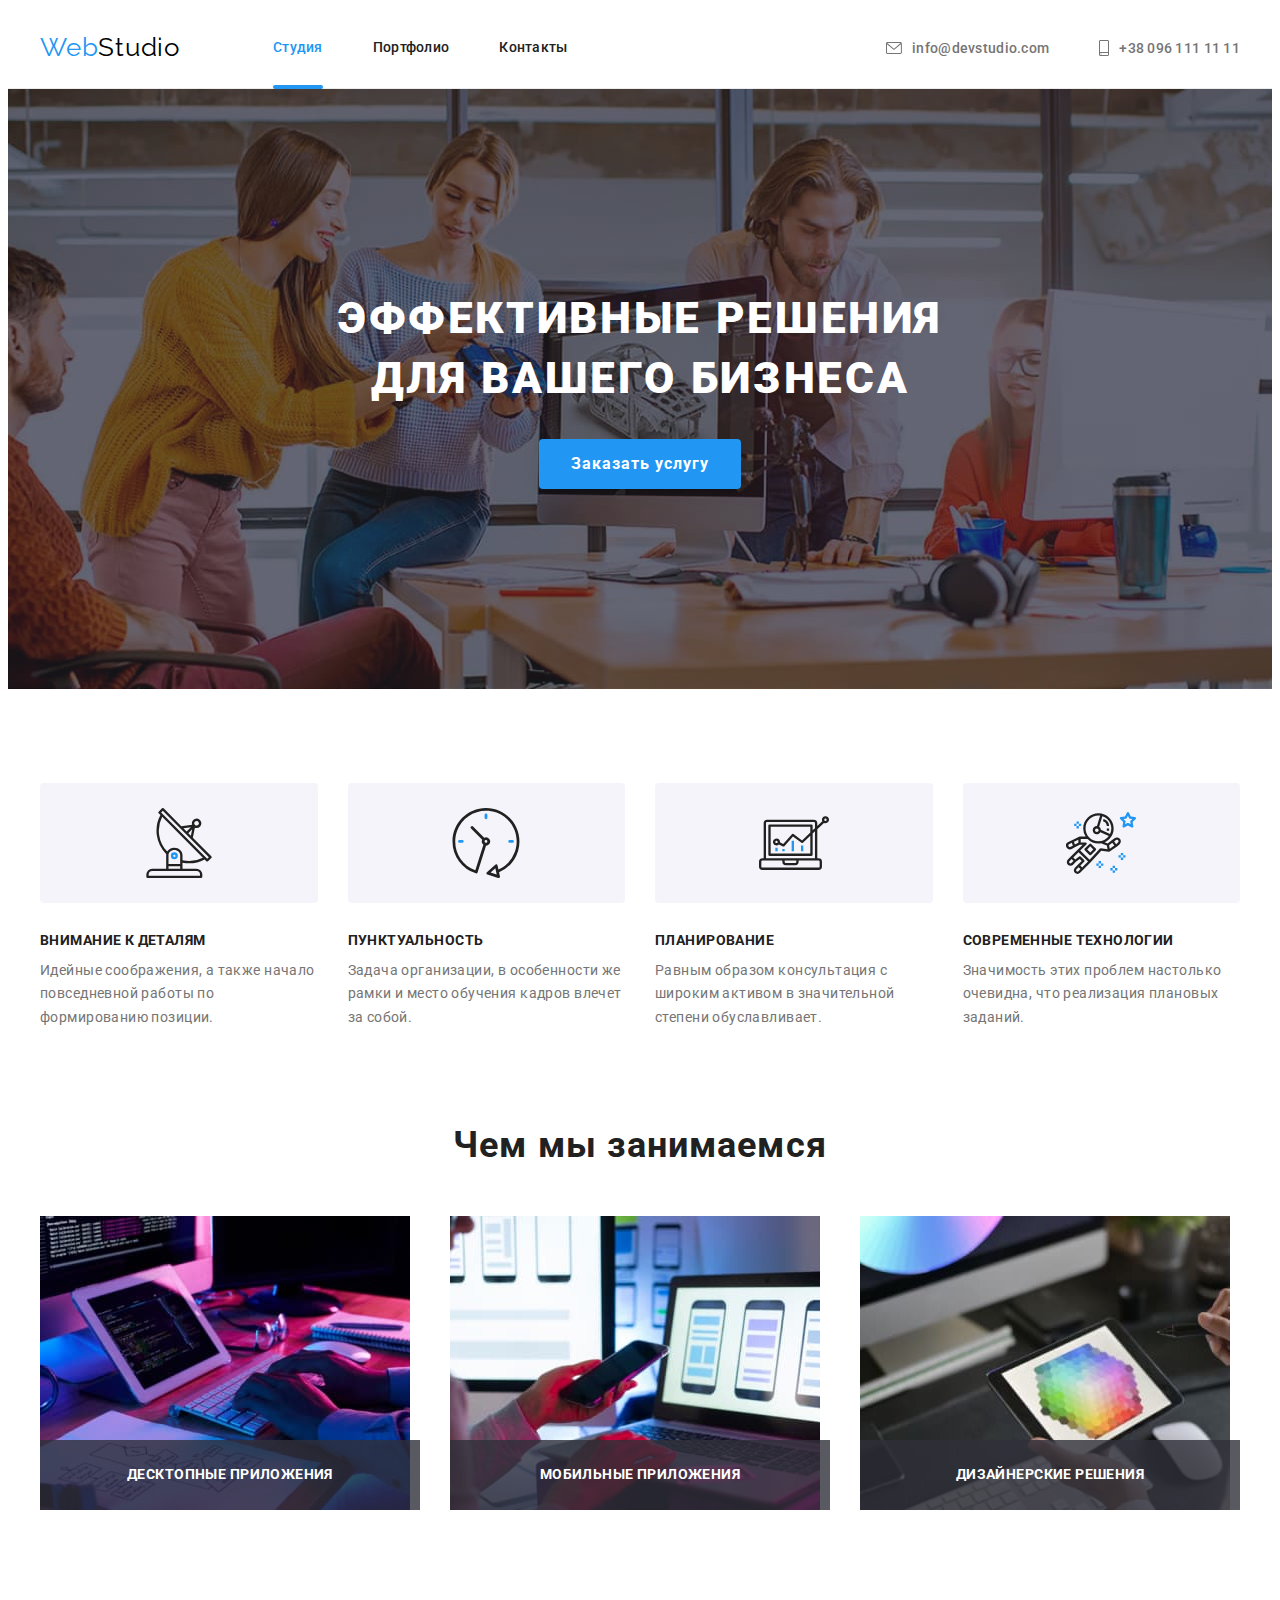
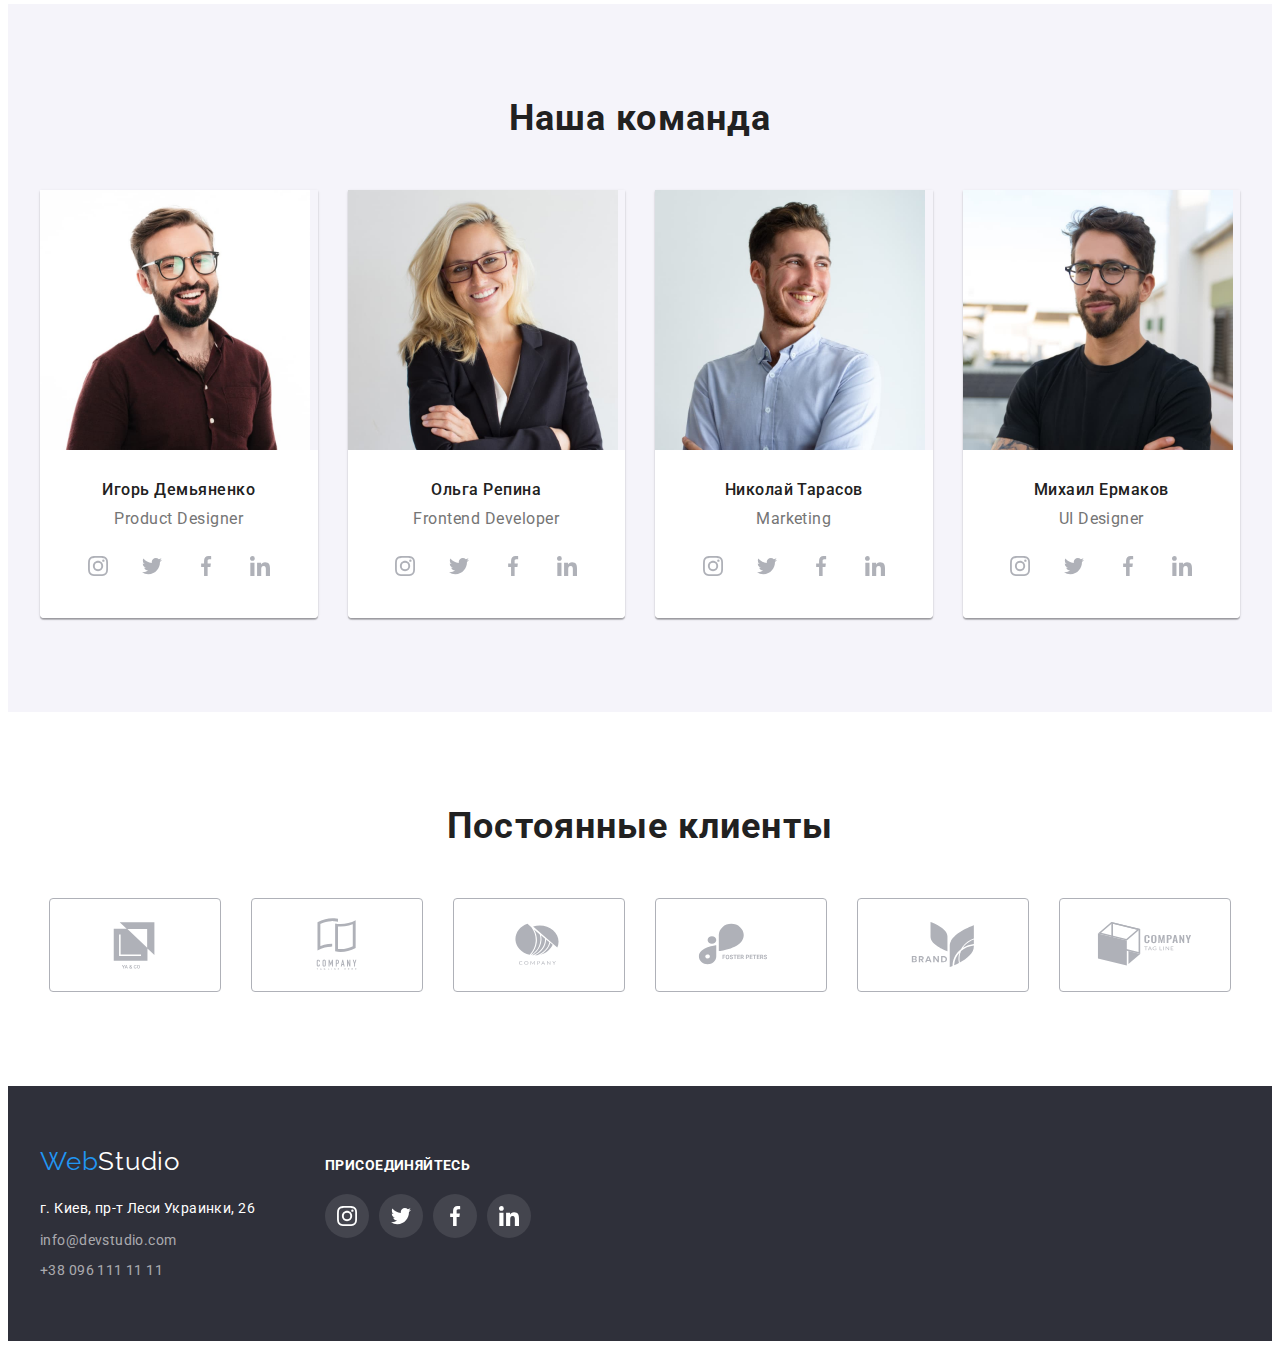
==== index.html @ 2ecfcaa5 "add hw-05" ====
<!DOCTYPE html>
<html lang="ru">
  <head>
    <meta charset="UTF-8" />
    <meta http-equiv="X-UA-Compatible" content="IE=edge" />
    <meta name="viewport" content="width=device-width, initial-scale=1.0" />
    <title>WebStudio</title>
    <link rel="preconnect" href="https://fonts.googleapis.com" />
    <link rel="preconnect" href="https://fonts.gstatic.com" crossorigin />
    <link
      href="https://fonts.googleapis.com/css2?family=Raleway:wght@700&family=Roboto:wght@400;500;700;900&display=swap"
      rel="stylesheet"
    />
    <link
      rel="stylesheet"
      href="https://cdnjs.cloudflare.com/ajax/libs/modern-normalize/1.1.0/modern-normalize.min.css"
      integrity="sha512-wpPYUAdjBVSE4KJnH1VR1HeZfpl1ub8YT/NKx4PuQ5NmX2tKuGu6U/JRp5y+Y8XG2tV+wKQpNHVUX03MfMFn9Q=="
      crossorigin="anonymous"
      referrerpolicy="no-referrer"
    />
    <link rel="stylesheet" href="./css/styles.css" />
  </head>
  <body>
    <header class="header">
      <div class="container header-container">
        <nav class="header-nav">
          <a class="link logo" href="./index.html" lang="en"
            ><span class="logo-accent">Web</span>Studio</a
          >
          <ul class="nav-link list">
            <li class="nav-item"><a class="link header-link current" href="#">Студия</a></li>
            <li class="nav-item">
              <a class="link header-link" href="./portfolio.html">Портфолио</a>
            </li>
            <li class="nav-item"><a class="link header-link" href="#">Контакты</a></li>
          </ul>
        </nav>
        <ul class="contacts list">
          <li class="contacts-item">
            <a class="header-contact link" href="mailto:info@devstudio.com">
              <svg class="header-contact-icon" width="16" height="12">
                <use href="./images/icons.svg#icon-mail"></use>
              </svg>
              info@devstudio.com
            </a>
          </li>
          <li class="contacts-item">
            <a class="header-contact link" href="tel:+380961111111">
              <svg class="header-contact-icon" width="10" height="16">
                <use href="./images/icons.svg#icon-smartphone"></use>
              </svg>
              +38 096 111 11 11
            </a>
          </li>
        </ul>
      </div>
    </header>

    <main>
      <section class="hero section">
        <div class="container-bg-hero">
          <h1 class="hero-header">Эффективные решения<br />для вашего бизнеса</h1>
          <button type="button" class="hero-btn" data-modal-open>Заказать услугу</button>
        </div>
      </section>
      <section class="priority section">
        <div class="container">
          <h2 class="visually-hidden">Наши приоритеты</h2>
          <ul class="priority-list list">
            <li class="priority-item">
              <div class="priority-thumb">
                <svg class="priority-icon" width="70" height="70">
                  <use href="./images/icons.svg#icon-antenna"></use>
                </svg>
              </div>
              <h3 class="priority-header">Внимание к деталям</h3>
              <p class="priority-text">
                Идейные соображения, а также начало повседневной работы по формированию позиции.
              </p>
            </li>
            <li class="priority-item">
              <div class="priority-thumb">
                <svg class="priority-icon" width="70" height="70">
                  <use href="./images/icons.svg#icon-clock"></use>
                </svg>
              </div>
              <h3 class="priority-header">Пунктуальность</h3>
              <p class="priority-text">
                Задача организации, в особенности же рамки и место обучения кадров влечет за собой.
              </p>
            </li>
            <li class="priority-item">
              <div class="priority-thumb">
                <svg class="priority-icon" width="70" height="70">
                  <use href="./images/icons.svg#icon-diagram"></use>
                </svg>
              </div>
              <h3 class="priority-header">Планирование</h3>
              <p class="priority-text">
                Равным образом консультация с широким активом в значительной степени обуславливает.
              </p>
            </li>
            <li class="priority-item">
              <div class="priority-thumb">
                <svg class="priority-icon" width="70" height="70">
                  <use href="./images/icons.svg#icon-astronaut"></use>
                </svg>
              </div>
              <h3 class="priority-header">Современные технологии</h3>
              <p class="priority-text">
                Значимость этих проблем настолько очевидна, что реализация плановых заданий.
              </p>
            </li>
          </ul>
        </div>
      </section>
      <section class="works section">
        <div class="container">
          <h2 class="works-header">Чем мы занимаемся</h2>
          <ul class="works-list list">
            <li class="works-item">
              <img
                src="./images/img-what-are-we-doing-1.jpg"
                alt="программист крупным планом работает за столом"
                width="370"
                height="294"
              />
              <h3 class="works-overlay">Десктопные приложения</h3>
            </li>
            <li class="works-item">
              <img
                src="./images/img-what-are-we-doing-2.jpg"
                alt="веб-дизайнер работает над приложением для смартфонов"
                width="370"
                height="294"
              />
              <h3 class="works-overlay">Мобильные приложения</h3>
            </li>
            <li class="works-item">
              <img
                src="./images/img-what-are-we-doing-3.jpg"
                alt="креативный художник веб-дизайна с рабочим планшетом для выбора цвета"
                width="370"
                height="294"
              />
              <h3 class="works-overlay">Дизайнерские решения</h3>
            </li>
          </ul>
        </div>
      </section>
      <section class="team section">
        <div class="container">
          <h2 class="team-header">Наша команда</h2>
          <ul class="team-list list">
            <li class="team-item">
              <img
                class="team-img"
                src="./images/img-crewman-1.jpg"
                alt="на фото Игорь Демьяненко"
                width="270"
                height="260"
              />
              <div class="team-item-info">
                <h3 class="team-second-header">Игорь Демьяненко</h3>
                <p class="team-text" lang="en">Product Designer</p>
                <ul class="team-icon-list list">
                  <li class="team-icon">
                    <a
                      class="team-icon-link link"
                      href="https://www.instagram.com/"
                      target="_blank"
                      rel="noopener noreferrer"
                    >
                      <svg class="team-icon-label" width="20" height="20" aria-label="instagram">
                        <use href="./images/icons.svg#icon-instagram"></use>
                      </svg>
                    </a>
                  </li>
                  <li class="team-icon">
                    <a
                      class="team-icon-link link"
                      href="https://twitter.com/"
                      target="_blank"
                      rel="noopener noreferrer"
                    >
                      <svg class="team-icon-label" width="20" height="20" aria-label="twitter">
                        <use href="./images/icons.svg#icon-twitter"></use>
                      </svg>
                    </a>
                  </li>
                  <li class="team-icon">
                    <a
                      class="team-icon-link link"
                      href="https://www.facebook.com/"
                      target="_blank"
                      rel="noopener noreferrer"
                    >
                      <svg class="team-icon-label" width="20" height="20" aria-label="facebook">
                        <use href="./images/icons.svg#icon-facebook"></use>
                      </svg>
                    </a>
                  </li>
                  <li class="team-icon">
                    <a
                      class="team-icon-link link"
                      href="https://www.linkedin.com/"
                      target="_blank"
                      rel="noopener noreferrer"
                    >
                      <svg class="team-icon-label" width="20" height="20" aria-label="linkedin">
                        <use href="./images/icons.svg#icon-linkedin"></use>
                      </svg>
                    </a>
                  </li>
                </ul>
              </div>
            </li>

            <li class="team-item">
              <img
                class="team-img"
                src="./images/img-crewman-2.jpg"
                alt="на фото Ольга Репина"
                width="270"
                height="260"
              />
              <div class="team-item-info">
                <h3 class="team-second-header">Ольга Репина</h3>
                <p class="team-text" lang="en">Frontend Developer</p>
                <ul class="team-icon-list list">
                  <li class="team-icon">
                    <a
                      class="team-icon-link link"
                      href="https://www.instagram.com/"
                      target="_blank"
                      rel="noopener noreferrer"
                    >
                      <svg class="team-icon-label" width="20" height="20" aria-label="instagram">
                        <use href="./images/icons.svg#icon-instagram"></use>
                      </svg>
                    </a>
                  </li>
                  <li class="team-icon">
                    <a
                      class="team-icon-link link"
                      href="https://twitter.com/"
                      target="_blank"
                      rel="noopener noreferrer"
                    >
                      <svg class="team-icon-label" width="20" height="20" aria-label="twitter">
                        <use href="./images/icons.svg#icon-twitter"></use>
                      </svg>
                    </a>
                  </li>
                  <li class="team-icon">
                    <a
                      class="team-icon-link link"
                      href="https://www.facebook.com/"
                      target="_blank"
                      rel="noopener noreferrer"
                    >
                      <svg class="team-icon-label" width="20" height="20" aria-label="facebook">
                        <use href="./images/icons.svg#icon-facebook"></use>
                      </svg>
                    </a>
                  </li>
                  <li class="team-icon">
                    <a
                      class="team-icon-link link"
                      href="https://www.linkedin.com/"
                      target="_blank"
                      rel="noopener noreferrer"
                    >
                      <svg class="team-icon-label" width="20" height="20" aria-label="linkedin">
                        <use href="./images/icons.svg#icon-linkedin"></use>
                      </svg>
                    </a>
                  </li>
                </ul>
              </div>
            </li>
            <li class="team-item">
              <img
                class="team-img"
                src="./images/img-crewman-3.jpg"
                alt="на фото Николай Тарасов"
                width="270"
                height="260"
              />
              <div class="team-item-info">
                <h3 class="team-second-header">Николай Тарасов</h3>
                <p class="team-text" lang="en">Marketing</p>
                <ul class="team-icon-list list">
                  <li class="team-icon">
                    <a
                      class="team-icon-link link"
                      href="https://www.instagram.com/"
                      target="_blank"
                      rel="noopener noreferrer"
                    >
                      <svg class="team-icon-label" width="20" height="20" aria-label="instagram">
                        <use href="./images/icons.svg#icon-instagram"></use>
                      </svg>
                    </a>
                  </li>
                  <li class="team-icon">
                    <a
                      class="team-icon-link link"
                      href="https://twitter.com/"
                      target="_blank"
                      rel="noopener noreferrer"
                    >
                      <svg class="team-icon-label" width="20" height="20" aria-label="twitter">
                        <use href="./images/icons.svg#icon-twitter"></use>
                      </svg>
                    </a>
                  </li>
                  <li class="team-icon">
                    <a
                      class="team-icon-link link"
                      href="https://www.facebook.com/"
                      target="_blank"
                      rel="noopener noreferrer"
                    >
                      <svg class="team-icon-label" width="20" height="20" aria-label="facebook">
                        <use href="./images/icons.svg#icon-facebook"></use>
                      </svg>
                    </a>
                  </li>
                  <li class="team-icon">
                    <a
                      class="team-icon-link link"
                      href="https://www.linkedin.com/"
                      target="_blank"
                      rel="noopener noreferrer"
                    >
                      <svg class="team-icon-label" width="20" height="20" aria-label="linkedin">
                        <use href="./images/icons.svg#icon-linkedin"></use>
                      </svg>
                    </a>
                  </li>
                </ul>
              </div>
            </li>
            <li class="team-item">
              <img
                class="team-img"
                src="./images/img-crewman-4.jpg"
                alt="на фото Михаил Ермаков"
                width="270"
                height="260"
              />
              <div class="team-item-info">
                <h3 class="team-second-header">Михаил Ермаков</h3>
                <p class="team-text" lang="en">UI Designer</p>
                <ul class="team-icon-list list">
                  <li class="team-icon">
                    <a
                      class="team-icon-link link"
                      href="https://www.instagram.com/"
                      target="_blank"
                      rel="noopener noreferrer"
                    >
                      <svg class="team-icon-label" width="20" height="20" aria-label="instagram">
                        <use href="./images/icons.svg#icon-instagram"></use>
                      </svg>
                    </a>
                  </li>
                  <li class="team-icon">
                    <a
                      class="team-icon-link link"
                      href="https://twitter.com/"
                      target="_blank"
                      rel="noopener noreferrer"
                    >
                      <svg class="team-icon-label" width="20" height="20" aria-label="twitter">
                        <use href="./images/icons.svg#icon-twitter"></use>
                      </svg>
                    </a>
                  </li>
                  <li class="team-icon">
                    <a
                      class="team-icon-link link"
                      href="https://www.facebook.com/"
                      target="_blank"
                      rel="noopener noreferrer"
                    >
                      <svg class="team-icon-label" width="20" height="20" aria-label="facebook">
                        <use href="./images/icons.svg#icon-facebook"></use>
                      </svg>
                    </a>
                  </li>
                  <li class="team-icon">
                    <a
                      class="team-icon-link link"
                      href="https://www.linkedin.com/"
                      target="_blank"
                      rel="noopener noreferrer"
                    >
                      <svg class="team-icon-label" width="20" height="20" aria-label="linkedin">
                        <use href="./images/icons.svg#icon-linkedin"></use>
                      </svg>
                    </a>
                  </li>
                </ul>
              </div>
            </li>
          </ul>
        </div>
      </section>
      <section class="clients section">
        <div class="container">
          <h2 class="clients-header">Постоянные клиенты</h2>
          <ul class="clients-list list">
            <li class="clients-item">
              <a class="clients-link link" href="/">
                <svg class="clients-logo" width="106" height="60">
                  <use href="./images/icons.svg#icon-logo-ya-and-co"></use>
                </svg>
              </a>
            </li>
            <li class="clients-item">
              <a class="clients-link link" href="/">
                <svg class="clients-logo" width="106" height="60">
                  <use href="./images/icons.svg#icon-logo-tagline-here"></use>
                </svg>
              </a>
            </li>
            <li class="clients-item">
              <a class="clients-link link" href="/">
                <svg class="clients-logo" width="106" height="60">
                  <use href="./images/icons.svg#icon-logo-company"></use>
                </svg>
              </a>
            </li>
            <li class="clients-item">
              <a class="clients-link link" href="/">
                <svg class="clients-logo" width="106" height="60">
                  <use href="./images/icons.svg#icon-logo-foster-peters"></use>
                </svg>
              </a>
            </li>
            <li class="clients-item">
              <a class="clients-link link" href="/">
                <svg class="clients-logo" width="106" height="60">
                  <use href="./images/icons.svg#icon-logo-brand"></use>
                </svg>
              </a>
            </li>
            <li class="clients-item">
              <a class="clients-link link" href="/">
                <svg class="clients-logo" width="106" height="60">
                  <use href="./images/icons.svg#icon-logo-tag-line"></use>
                </svg>
              </a>
            </li>
          </ul>
        </div>
      </section>
    </main>

    <footer class="footer">
      <div class="footer-container container">
        <div class="footer-logo-contact">
          <a class="footer-logo link" href="./index.html" lang="en">
            <span class="logo-accent">Web</span>Studio
          </a>
          <address class="footer-address">
            <ul class="footer-list list">
              <li class="footer-item">
                <a
                  class="footer-map link"
                  href="https://goo.gl/maps/w4NdLXYd23iEvbkt5"
                  target="_blank"
                  rel="noopener noreferrer"
                  >г. Киев, пр-т Леси Украинки, 26</a
                >
              </li>
              <li class="footer-item">
                <a class="footer-contact link" href="mailto:info@devstudio.com"
                  >info@devstudio.com</a
                >
              </li>
              <li class="footer-item">
                <a class="footer-contact link" href="tel:+380961111111">+38 096 111 11 11</a>
              </li>
            </ul>
          </address>
        </div>
        <div class="footer-social-contact">
          <b class="footer-title">присоединяйтесь</b>
          <ul class="footer-icon-list list">
            <li class="footer-icon">
              <a
                class="footer-icon-link link"
                href="https://www.instagram.com/"
                target="_blank"
                rel="noopener noreferrer"
              >
                <svg class="footer-icon-label" width="20" height="20" aria-label="instagram">
                  <use href="./images/icons.svg#icon-instagram"></use>
                </svg>
              </a>
            </li>
            <li class="footer-icon">
              <a
                class="footer-icon-link link"
                href="https://twitter.com/"
                target="_blank"
                rel="noopener noreferrer"
              >
                <svg class="footer-icon-label" width="20" height="20" aria-label="twitter">
                  <use href="./images/icons.svg#icon-twitter"></use>
                </svg>
              </a>
            </li>
            <li class="footer-icon">
              <a
                class="footer-icon-link link"
                href="https://www.facebook.com/"
                target="_blank"
                rel="noopener noreferrer"
              >
                <svg class="footer-icon-label" width="20" height="20" aria-label="facebook">
                  <use href="./images/icons.svg#icon-facebook"></use>
                </svg>
              </a>
            </li>
            <li class="footer-icon">
              <a
                class="footer-icon-link link"
                href="https://www.linkedin.com/"
                target="_blank"
                rel="noopener noreferrer"
              >
                <svg class="footer-icon-label" width="20" height="20" aria-label="linkedin">
                  <use href="./images/icons.svg#icon-linkedin"></use>
                </svg>
              </a>
            </li>
          </ul>
        </div>
      </div>
    </footer>

    <!-- Backdrop -->

    <div class="backdrop is-hidden" data-modal>
      <div class="modal">
        <button class="modal-btn-close" type="button" aria-label="Закрыть" data-modal-close>
          <svg class="btn-icon-close" width="18" height="18">
            <use href="./images/icons.svg#icon-close"></use>
          </svg>
        </button>
      </div>
    </div>

    <script src="./js/modal.js"></script>
  </body>
</html>
---- css/styles.css ----
:root {
  /* ---------------Accent color--------------- */
  --accent-color: #2196f3;
  --accent-highlights-color: #188ce8;

  /* -------------Background color------------- */
  --basic-background-color: #ffffff;
  --hero-footer-background-color: #2f303a;
  --second-background-color: #f5f4fa;

  /* -----------------Text color--------------- */
  --logo-text-color: #000000;
  --header-text-color: #212121;
  --primary-text-color: #757575;
  --second-text-color: #ffffff;
  --accent-text-color: #2196f3;
  --btn-text-color: #212121;
  --footer-link-color: rgba(255, 255, 255, 0.6);

  /* ----------------Stroke color-------------- */
  --header-stroke-color: #ececec;
  --stroke-color-link: #eeeeee;

  /* ----------------Animstion----------------- */
  --timing-function: cubic-bezier(0.4, 0, 0.2, 1);
}

body {
  font-family: 'Roboto', sans-serif;
  background-color: var(--basic-background-color);
  color: var(--primary-text-color);
}

/* ------------------- RESET ------------------- */

p,
h1,
h2,
h3,
h4 {
  margin: 0;
}

ul {
  margin: 0;
  padding: 0;
}

button {
  cursor: pointer;
}

img {
  display: block;
  max-width: 100%;
  height: auto;
}

.list {
  list-style: none;
}

.link {
  text-decoration: none;
}

.visually-hidden {
  position: absolute;
  white-space: nowrap;
  width: 1px;
  height: 1px;
  overflow: hidden;
  border: 0;
  padding: 0;
  clip: rect(0 0 0 0);
  clip-path: inset(50%);
  margin: -1px;
}

.container {
  width: 1200px;
  padding-left: 15px;
  padding-right: 15px;
  margin: 0 auto;
  /* outline: 2px solid red; */
}

.section {
  padding-top: 94px;
  padding-bottom: 94px;
}

/* ---------------- HEADER SECTION --------------------- */

.header {
  border-bottom: 1px solid var(--header-stroke-color);
}

.header-container {
  display: flex;
  align-items: center;
}

.header-nav {
  display: flex;
  align-items: center;
}

.logo {
  display: inline-block;
  margin-right: 93px;

  font-family: 'Raleway', sans-serif;
  font-size: 26px;
  line-height: calc(31 / 26);
  letter-spacing: 0.03em;
  color: var(--logo-text-color);
}

.logo-accent {
  color: var(--accent-text-color);
}

.nav-link {
  display: flex;
  align-items: center;
}

.header-link {
  display: block;
  padding-top: 32px;
  padding-bottom: 32px;

  font-weight: 500;
  font-size: 14px;
  line-height: 1.14;
  letter-spacing: 0.02em;
  color: var(--header-text-color);

  transition: color 250ms var(--timing-function);
}

.header-link:hover,
.header-link:focus,
.header-contact:hover,
.header-contact:focus {
  color: var(--accent-text-color);
}

.current {
  position: relative;
  color: var(--accent-text-color);
}

.current::after {
  content: '';
  position: absolute;
  left: 0;
  bottom: -1px;
  width: 100%;
  height: 4px;

  border-radius: 2px;
  background-color: var(--accent-color);
}

.nav-item:not(:last-child) {
  margin-right: 50px;
}

.contacts {
  display: flex;
  margin-left: auto;
}

.header-contact {
  display: flex;
  text-align: center;
  align-items: center;
  padding-top: 32px;
  padding-bottom: 32px;

  font-weight: 500;
  font-size: 14px;
  line-height: calc(16 / 14);
  letter-spacing: 0.02em;
  color: var(--primary-text-color);

  transition: color 250ms var(--timing-function);
}

.contacts-item:not(:last-child) {
  margin-right: 50px;
}

.header-contact-icon {
  margin-right: 10px;

  fill: currentColor;
}

/* ----------------HERO SECTION --------------------- */

.hero {
  padding-top: 0;
  padding-bottom: 0;

  text-align: center;
  background-color: var(--hero-footer-background-color);
}

.container-bg-hero {
  max-width: 1600px;
  margin: 0 auto;
  padding-top: 200px;
  padding-bottom: 200px;

  background-image: linear-gradient(rgba(47, 48, 58, 0.4), rgba(47, 48, 58, 0.4)),
    url(../images/bg-hero.jpg);
  background-repeat: no-repeat;
  background-size: cover;
  background-position: center;
}

.hero-header {
  margin-bottom: 30px;

  font-weight: 900;
  font-size: 44px;
  line-height: 1.36;
  text-align: center;
  letter-spacing: 0.06em;
  text-transform: uppercase;
  color: var(--second-text-color);
}

.hero-btn {
  padding: 10px 32px;

  font-family: inherit;
  font-weight: 700;
  font-size: 16px;
  line-height: 1.87;
  letter-spacing: 0.06em;
  color: var(--second-text-color);
  background-color: var(--accent-color);
  border: none;
  box-shadow: 0px 4px 4px rgba(0, 0, 0, 0.15);
  border-radius: 4px;

  transition: background-color 250ms var(--timing-function);
}

.hero-btn:hover,
.hero-btn:focus {
  background-color: var(--accent-highlights-color);
}

/* ----------------PRIORITY SECTION --------------------- */

.priority-list {
  display: flex;
  flex-wrap: wrap;
  margin-left: -30px;
  margin-top: -30px;
}

.priority-item {
  flex-basis: calc(100% / 4 - 30px);
  margin-left: 30px;
  margin-top: 30px;
}

.priority-thumb {
  display: flex;
  justify-content: center;
  align-items: center;
  height: 120px;
  margin-bottom: 30px;
  border-radius: 4px;

  background-color: var(--second-background-color);
}

.priority-header {
  margin-bottom: 10px;

  font-size: 14px;
  line-height: 1.14;
  letter-spacing: 0.03em;
  text-transform: uppercase;
  color: var(--header-text-color);
}

.priority-text {
  font-size: 14px;
  line-height: 1.71;
  letter-spacing: 0.03em;
}

/* ----------------WORKS SECTION --------------------- */

.works {
  padding-top: 0;
}

.works-header {
  margin-bottom: 50px;

  font-size: 36px;
  line-height: 1.17;
  text-align: center;
  letter-spacing: 0.03em;
  color: var(--header-text-color);
}

.works-list {
  display: flex;
  flex-wrap: wrap;
  margin-left: -30px;
  margin-top: -30px;
}

.works-item {
  position: relative;

  flex-basis: calc(100% / 3 - 30px);
  margin-left: 30px;
  margin-top: 30px;
}

.works-overlay {
  position: absolute;
  bottom: 0;

  width: 100%;
  padding-top: 27px;
  padding-bottom: 27px;

  font-weight: 700;
  font-size: 14px;
  line-height: 1.14;
  text-align: center;
  letter-spacing: 0.03em;
  text-transform: uppercase;

  color: var(--second-text-color);
  background-color: rgba(47, 48, 58, 0.8);
}

/* ----------------TEAM SECTION --------------------- */

.team {
  background-color: var(--second-background-color);
}

.team-header {
  margin-bottom: 50px;

  font-size: 36px;
  line-height: 1.16;
  text-align: center;
  letter-spacing: 0.03em;
  color: var(--header-text-color);
}

.team-list {
  display: flex;
  flex-wrap: wrap;
  margin-left: -30px;
  margin-top: -30px;
}

.team-item {
  flex-basis: calc(100% / 4 - 30px);
  margin-left: 30px;
  margin-top: 30px;

  box-shadow: 0px 1px 3px rgba(0, 0, 0, 0.12), 0px 1px 1px rgba(0, 0, 0, 0.14),
    0px 2px 1px rgba(0, 0, 0, 0.2);
  border-radius: 0px 0px 4px 4px;
}

.team-item-info {
  padding-top: 30px;
  padding-bottom: 30px;

  text-align: center;
  background-color: var(--basic-background-color);
  border-radius: 0px 0px 4px 4px;
}

.team-second-header {
  margin-bottom: 10px;

  font-weight: 500;
  font-size: 16px;
  line-height: 1.19;
  text-align: center;
  letter-spacing: 0.03em;
  color: var(--header-text-color);
}

.team-text {
  font-size: 16px;
  line-height: 1.19;
  text-align: center;
  letter-spacing: 0.03em;
  margin-bottom: 16px;
}

.team-icon-list {
  display: flex;
  justify-content: center;
}

.team-icon:not(:last-child) {
  margin-right: 10px;
}

.team-icon-link {
  display: flex;
  justify-content: center;
  align-items: center;
  width: 44px;
  height: 44px;
  border-radius: 50%;
  color: #afb1b8;

  transition: background-color 250ms var(--timing-function), color 250ms var(--timing-function);
}

.team-icon-link:hover,
.team-icon-link:focus {
  background-color: var(--accent-color);
  color: var(--basic-background-color);
}

.team-icon-label {
  fill: currentColor;
}

/* ---------------CLIENTS SECTION --------------------- */

.clients-header {
  margin-bottom: 50px;

  font-size: 36px;
  line-height: 1.16;
  text-align: center;
  letter-spacing: 0.03em;
  color: var(--header-text-color);
}

.clients-list {
  display: flex;
  justify-content: center;
}

.clients-item {
}

.clients-item:not(:last-child) {
  margin-right: 30px;
}

.clients-link {
  display: flex;
  justify-content: center;
  align-items: center;
  width: 170px;
  height: 92px;

  color: #afb1b8;
  border: 1px solid;
  border-radius: 4px;

  transition: color 250ms var(--timing-function);
}

.clients-link:hover,
.clients-link:focus {
  color: var(--accent-color);
}

.clients-logo {
  fill: currentColor;
}

/* ----------------FOOTER SECTION --------------------- */

.footer {
  padding-top: 60px;
  padding-bottom: 60px;

  background-color: var(--hero-footer-background-color);
}

.footer-container {
  display: flex;
  align-items: baseline;
}

.footer-logo-contact {
  margin-right: 70px;
}

.footer-logo {
  display: inline-block;
  margin-bottom: 20px;

  font-family: 'Raleway', sans-serif;
  font-size: 26px;
  line-height: 1.19;
  letter-spacing: 0.03em;
  color: var(--second-text-color);
}

.footer-map {
  font-style: normal;
  font-size: 14px;
  line-height: 1.71;
  letter-spacing: 0.03em;
  color: var(--second-text-color);

  transition: color 250ms var(--timing-function);
}

.footer-contact {
  font-style: normal;
  font-size: 14px;
  line-height: 1.5;
  letter-spacing: 0.03em;
  color: var(--footer-link-color);

  transition: color 250ms var(--timing-function);
}

.footer-map:hover,
.footer-map:focus,
.footer-contact:hover,
.footer-contact:focus {
  color: var(--accent-text-color);
}

.footer-item:not(:last-child) {
  margin-bottom: 9px;
}

.footer-title {
  display: inline-block;
  margin-bottom: 20px;

  font-weight: 700;
  font-size: 14px;
  line-height: 1.14;
  letter-spacing: 0.03em;
  text-transform: uppercase;

  color: var(--second-text-color);
}

.footer-icon:not(:last-child) {
  margin-right: 10px;
}

.footer-icon-list {
  display: flex;
}
.footer-icon-link {
  display: flex;
  justify-content: center;
  align-items: center;
  width: 44px;
  height: 44px;
  border-radius: 50%;

  color: var(--second-text-color);
  background-color: rgba(255, 255, 255, 0.1);

  transition: background-color 250ms var(--timing-function), color 250ms var(--timing-function);
}

.footer-icon-link:hover,
.footer-icon-link:focus {
  background-color: var(--accent-color);
  color: var(--basic-background-color);
}

.footer-icon-label {
  fill: currentColor;
}

/* ----------------PORTFOLIO SECTION --------------------- */

.btn-list {
  display: flex;
  justify-content: center;
  margin-bottom: 50px;
}

.btn-item:not(:last-child) {
  margin-right: 8px;
}

.portfolio-button {
  padding: 6px 22px;

  font-family: inherit;
  font-weight: 500;
  font-size: 16px;
  line-height: 1.62;
  text-align: center;
  letter-spacing: 0.03em;

  color: var(--btn-text-color);
  background: var(--second-background-color);
  border: none;
  border-radius: 4px;

  transition: background-color 250ms var(--timing-function), color 250ms var(--timing-function),
    box-shadow 250ms var(--timing-function);
}

.portfolio-button-active,
.portfolio-button:hover,
.portfolio-button:focus {
  color: var(--second-text-color);
  background-color: var(--accent-color);
  box-shadow: 0px 3px 1px rgba(0, 0, 0, 0.1), 0px 1px 2px rgba(0, 0, 0, 0.08),
    0px 2px 2px rgba(0, 0, 0, 0.12);
}

.work-options {
  display: flex;
  flex-wrap: wrap;
  margin-left: -30px;
  margin-top: -30px;
}

.option-thumb {
  position: relative;
  overflow: hidden;
}

.option-thumb::before {
  display: inline-block;
  content: '';

  position: absolute;
  top: 0;
  left: 0;
  width: 100%;
  height: 100%;

  background-color: rgba(33, 150, 243, 0.9);

  opacity: 0;

  transform: translateY(100%);
  transition: transform 250ms var(--timing-function);
}

.option-overley {
  position: absolute;
  top: 0;
  left: 0;
  width: 100%;
  height: 100%;
  padding: 63px 24px;

  opacity: 0;

  transform: translateY(100%);
  transition: transform 250ms var(--timing-function);
}

.option-card:hover .option-thumb::before,
.option-card:hover .option-overley {
  transform: translateY(0);
  opacity: 1;
}

.option-overley-text {
  font-size: 18px;
  line-height: 1.56;
  letter-spacing: 0.03em;

  color: var(--second-text-color);
}

.option-card {
  flex-basis: calc(100% / 3 - 30px);
  margin-left: 30px;
  margin-top: 30px;

  transition: box-shadow 250ms var(--timing-function);
}

.option-card:hover,
.option-card:focus {
  box-shadow: 1px 4px 6px 0px rgba(0, 0, 0, 0.16), 0px 4px 4px 0px rgba(0, 0, 0, 0.06),
    0px 1px 1px 0px rgba(0, 0, 0, 0.12);
}

.option-card-info {
  padding: 20px 24px;

  background-color: var(--basic-background-color);
  border: 1px solid var(--stroke-color-link);
  border-top: none;
}

.option-header {
  margin-bottom: 4px;

  font-size: 18px;
  line-height: 2;
  letter-spacing: 0.06em;
  color: var(--header-text-color);
}

.option-text {
  font-size: 16px;
  line-height: 1.87;
  letter-spacing: 0.03em;
  color: var(--primary-text-color);
}

/* ---------------------- BACKDROP + MODAL ----------------------- */

.backdrop {
  position: fixed;
  top: 0;
  left: 0;
  width: 100vw;
  height: 100vh;
  background-color: rgba(0, 0, 0, 0.2);

  opacity: 1;
  transition: opacity 250ms var(--timing-function);
}

.backdrop.is-hidden {
  opacity: 0;
  visibility: hidden;
  pointer-events: none;
}

.backdrop.is-hidden .modal {
  transform: translate(-50%, -50%) scale(0.9);
  opacity: 0;
}

.modal {
  position: absolute;
  top: 50%;
  left: 50%;

  min-width: 528px;
  min-height: 581px;
  border-radius: 4px;

  background-color: var(--basic-background-color);
  box-shadow: 0px 1px 3px rgba(0, 0, 0, 0.12), 0px 1px 1px rgba(0, 0, 0, 0.14),
    0px 2px 1px rgba(0, 0, 0, 0.2);

  transform: translate(-50%, -50%) scale(1);
  opacity: 1;

  transition: transform 250ms var(--timing-function), opacity 250ms var(--timing-function);
}

.modal-btn-close {
  display: flex;
  justify-content: center;
  align-items: center;
  margin-top: 8px;
  margin-right: 8px;
  margin-left: auto;
  width: 30px;
  height: 30px;
  border-radius: 50%;

  background-color: var(--basic-background-color);
  border: 1px solid rgba(0, 0, 0, 0.1);

  transition: box-shadow 250ms var(--timing-function);
}

.modal-btn-close:hover {
  box-shadow: 0px 1px 3px rgba(0, 0, 0, 0.12), 0px 1px 1px rgba(0, 0, 0, 0.14),
    0px 2px 1px rgba(0, 0, 0, 0.2);
}
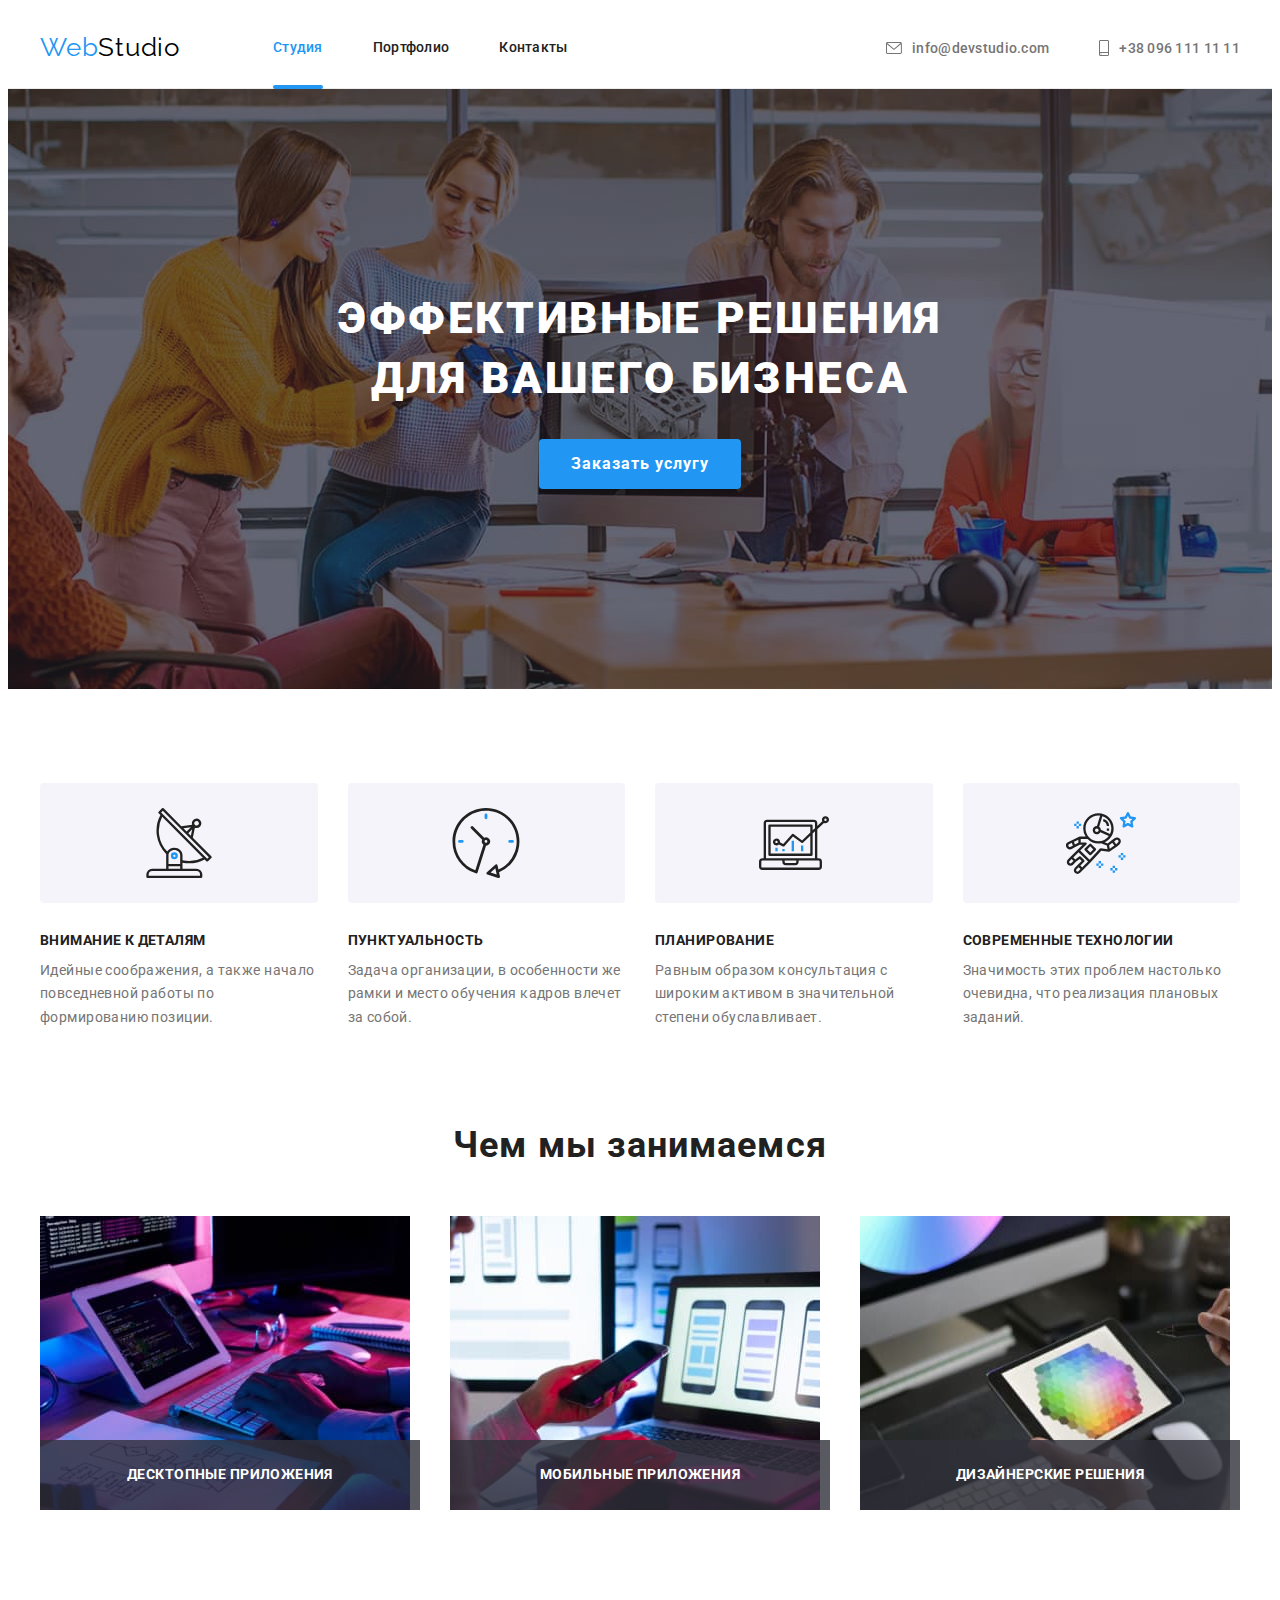
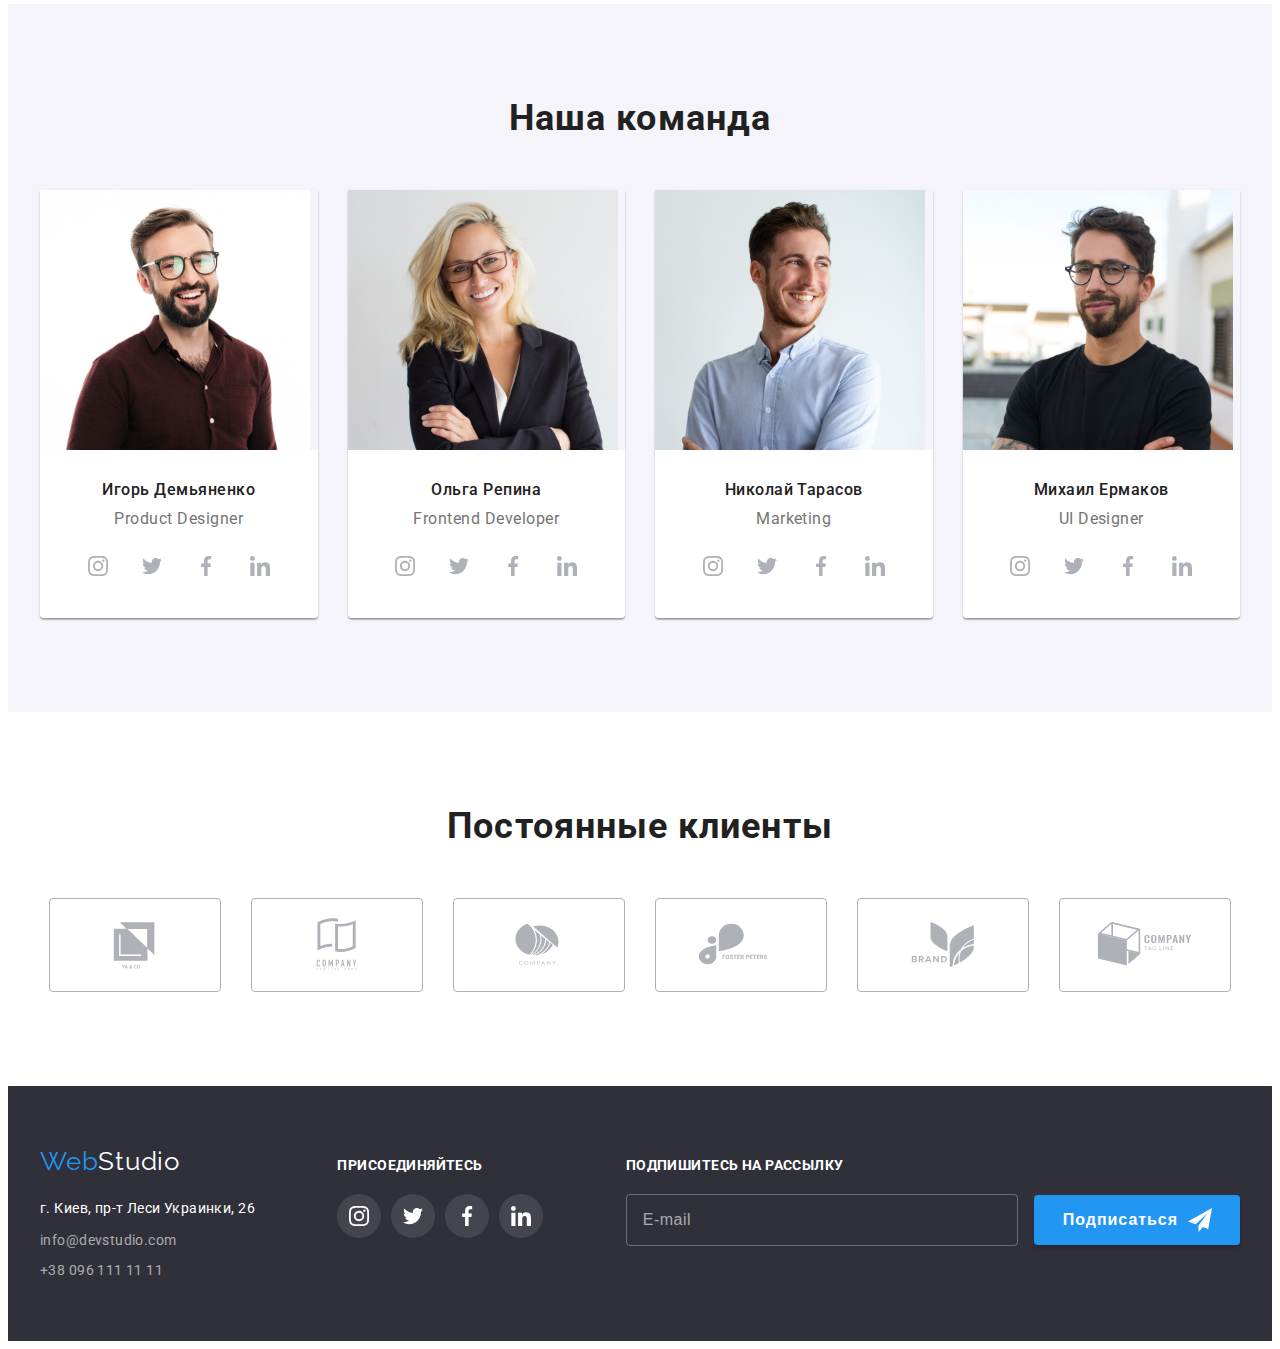
==== commit 1ebcae54: "finish footer" ====
--- a/index.html
+++ b/index.html
@@ -540,6 +540,24 @@
             </li>
           </ul>
         </div>
+        <div class="footer-send-form">
+          <p class="footer-form-title">Подпишитесь на рассылку</p>
+          <form name="footer-form" autocomplete="on">
+            <input
+              class="footer-input"
+              type="email"
+              name="email"
+              aria-label="E-mail"
+              placeholder="E-mail"
+            />
+            <button class="footer-btn" type="submit">
+              Подписаться
+              <svg class="footer-icon-send" width="24" height="24">
+                <use href="./images/icons.svg#icon-send"></use>
+              </svg>
+            </button>
+          </form>
+        </div>
       </div>
     </footer>
 
--- a/css/styles.css
+++ b/css/styles.css
@@ -22,6 +22,7 @@
   --stroke-color-link: #eeeeee;
 
   /* ----------------Animstion----------------- */
+  --transition-duration: 250ms;
   --timing-function: cubic-bezier(0.4, 0, 0.2, 1);
 }
 
@@ -137,7 +138,7 @@
   letter-spacing: 0.02em;
   color: var(--header-text-color);
 
-  transition: color 250ms var(--timing-function);
+  transition: color var(--transition-duration) var(--timing-function);
 }
 
 .header-link:hover,
@@ -186,7 +187,7 @@
   letter-spacing: 0.02em;
   color: var(--primary-text-color);
 
-  transition: color 250ms var(--timing-function);
+  transition: color var(--transition-duration) var(--timing-function);
 }
 
 .contacts-item:not(:last-child) {
@@ -248,7 +249,7 @@
   box-shadow: 0px 4px 4px rgba(0, 0, 0, 0.15);
   border-radius: 4px;
 
-  transition: background-color 250ms var(--timing-function);
+  transition: background-color var(--transition-duration) var(--timing-function);
 }
 
 .hero-btn:hover,
@@ -427,7 +428,8 @@
   border-radius: 50%;
   color: #afb1b8;
 
-  transition: background-color 250ms var(--timing-function), color 250ms var(--timing-function);
+  transition: background-color var(--transition-duration) var(--timing-function),
+    color var(--transition-duration) var(--timing-function);
 }
 
 .team-icon-link:hover,
@@ -457,9 +459,6 @@
   justify-content: center;
 }
 
-.clients-item {
-}
-
 .clients-item:not(:last-child) {
   margin-right: 30px;
 }
@@ -475,7 +474,7 @@
   border: 1px solid;
   border-radius: 4px;
 
-  transition: color 250ms var(--timing-function);
+  transition: color var(--transition-duration) var(--timing-function);
 }
 
 .clients-link:hover,
@@ -499,10 +498,7 @@
 .footer-container {
   display: flex;
   align-items: baseline;
-}
-
-.footer-logo-contact {
-  margin-right: 70px;
+  justify-content: space-between;
 }
 
 .footer-logo {
@@ -523,7 +519,7 @@
   letter-spacing: 0.03em;
   color: var(--second-text-color);
 
-  transition: color 250ms var(--timing-function);
+  transition: color var(--transition-duration) var(--timing-function);
 }
 
 .footer-contact {
@@ -533,7 +529,7 @@
   letter-spacing: 0.03em;
   color: var(--footer-link-color);
 
-  transition: color 250ms var(--timing-function);
+  transition: color var(--transition-duration) var(--timing-function);
 }
 
 .footer-map:hover,
@@ -578,7 +574,8 @@
   color: var(--second-text-color);
   background-color: rgba(255, 255, 255, 0.1);
 
-  transition: background-color 250ms var(--timing-function), color 250ms var(--timing-function);
+  transition: background-color var(--transition-duration) var(--timing-function),
+    color var(--transition-duration) var(--timing-function);
 }
 
 .footer-icon-link:hover,
@@ -591,6 +588,84 @@
   fill: currentColor;
 }
 
+/* ---FOOTER FORM----- */
+
+.footer-form-title {
+  display: inline-block;
+  margin-bottom: 20px;
+
+  font-weight: 700;
+  font-size: 14px;
+  line-height: 1.14;
+  letter-spacing: 0.03em;
+  text-transform: uppercase;
+
+  color: var(--second-text-color);
+}
+.footer-form {
+  display: flex;
+  align-items: center;
+}
+
+.footer-input {
+  width: 358px;
+  height: 50px;
+  padding: 0 16px;
+  margin-right: 12px;
+
+  border: 1px solid rgba(255, 255, 255, 0.3);
+  border-radius: 4px;
+
+  background-color: transparent;
+  color: #ffffff;
+  font-size: 16px;
+
+  outline: none;
+  transition: border-color var(--transition-duration) var(--timing-function);
+}
+
+.footer-input:focus {
+  border-color: var(--accent-color);
+}
+
+.footer-input::placeholder {
+  font-size: 16px;
+  line-height: 1.25;
+  letter-spacing: 0.03em;
+
+  color: rgba(255, 255, 255, 0.6);
+}
+
+.footer-btn {
+  display: inline-flex;
+  align-items: center;
+  justify-content: center;
+  padding: 10px 28px 10px 29px;
+
+  font-weight: 700;
+  font-size: 16px;
+  line-height: 1.87;
+  letter-spacing: 0.06em;
+
+  color: var(--second-text-color);
+  background-color: var(--accent-color);
+  border: none;
+  box-shadow: 0px 4px 4px rgba(0, 0, 0, 0.15);
+  border-radius: 4px;
+
+  transition: background-color var(--transition-duration) var(--timing-function);
+}
+
+.footer-icon-send {
+  margin-left: 10px;
+  fill: currentColor;
+}
+
+.footer-btn:hover,
+.footer-btn:focus {
+  background-color: var(--accent-highlights-color);
+}
+
 /* ----------------PORTFOLIO SECTION --------------------- */
 
 .btn-list {
@@ -618,8 +693,9 @@
   border: none;
   border-radius: 4px;
 
-  transition: background-color 250ms var(--timing-function), color 250ms var(--timing-function),
-    box-shadow 250ms var(--timing-function);
+  transition: background-color var(--transition-duration) var(--timing-function),
+    color var(--transition-duration) var(--timing-function),
+    box-shadow var(--transition-duration) var(--timing-function);
 }
 
 .portfolio-button-active,
@@ -658,7 +734,7 @@
   opacity: 0;
 
   transform: translateY(100%);
-  transition: transform 250ms var(--timing-function);
+  transition: transform var(--transition-duration) var(--timing-function);
 }
 
 .option-overley {
@@ -672,7 +748,7 @@
   opacity: 0;
 
   transform: translateY(100%);
-  transition: transform 250ms var(--timing-function);
+  transition: transform var(--transition-duration) var(--timing-function);
 }
 
 .option-card:hover .option-thumb::before,
@@ -694,7 +770,7 @@
   margin-left: 30px;
   margin-top: 30px;
 
-  transition: box-shadow 250ms var(--timing-function);
+  transition: box-shadow var(--transition-duration) var(--timing-function);
 }
 
 .option-card:hover,
@@ -738,7 +814,8 @@
   background-color: rgba(0, 0, 0, 0.2);
 
   opacity: 1;
-  transition: opacity 250ms var(--timing-function);
+  transition: opacity var(--transition-duration) var(--timing-function),
+    visibility var(--transition-duration) var(--timing-function);
 }
 
 .backdrop.is-hidden {
@@ -768,16 +845,16 @@
   transform: translate(-50%, -50%) scale(1);
   opacity: 1;
 
-  transition: transform 250ms var(--timing-function), opacity 250ms var(--timing-function);
+  transition: transform var(--transition-duration) var(--timing-function),
+    opacity var(--transition-duration) var(--timing-function);
 }
 
 .modal-btn-close {
-  display: flex;
-  justify-content: center;
-  align-items: center;
-  margin-top: 8px;
-  margin-right: 8px;
-  margin-left: auto;
+  position: absolute;
+  display: flex;
+  align-items: center;
+  top: 8px;
+  right: 8px;
   width: 30px;
   height: 30px;
   border-radius: 50%;
@@ -785,7 +862,7 @@
   background-color: var(--basic-background-color);
   border: 1px solid rgba(0, 0, 0, 0.1);
 
-  transition: box-shadow 250ms var(--timing-function);
+  transition: box-shadow var(--transition-duration) var(--timing-function);
 }
 
 .modal-btn-close:hover {
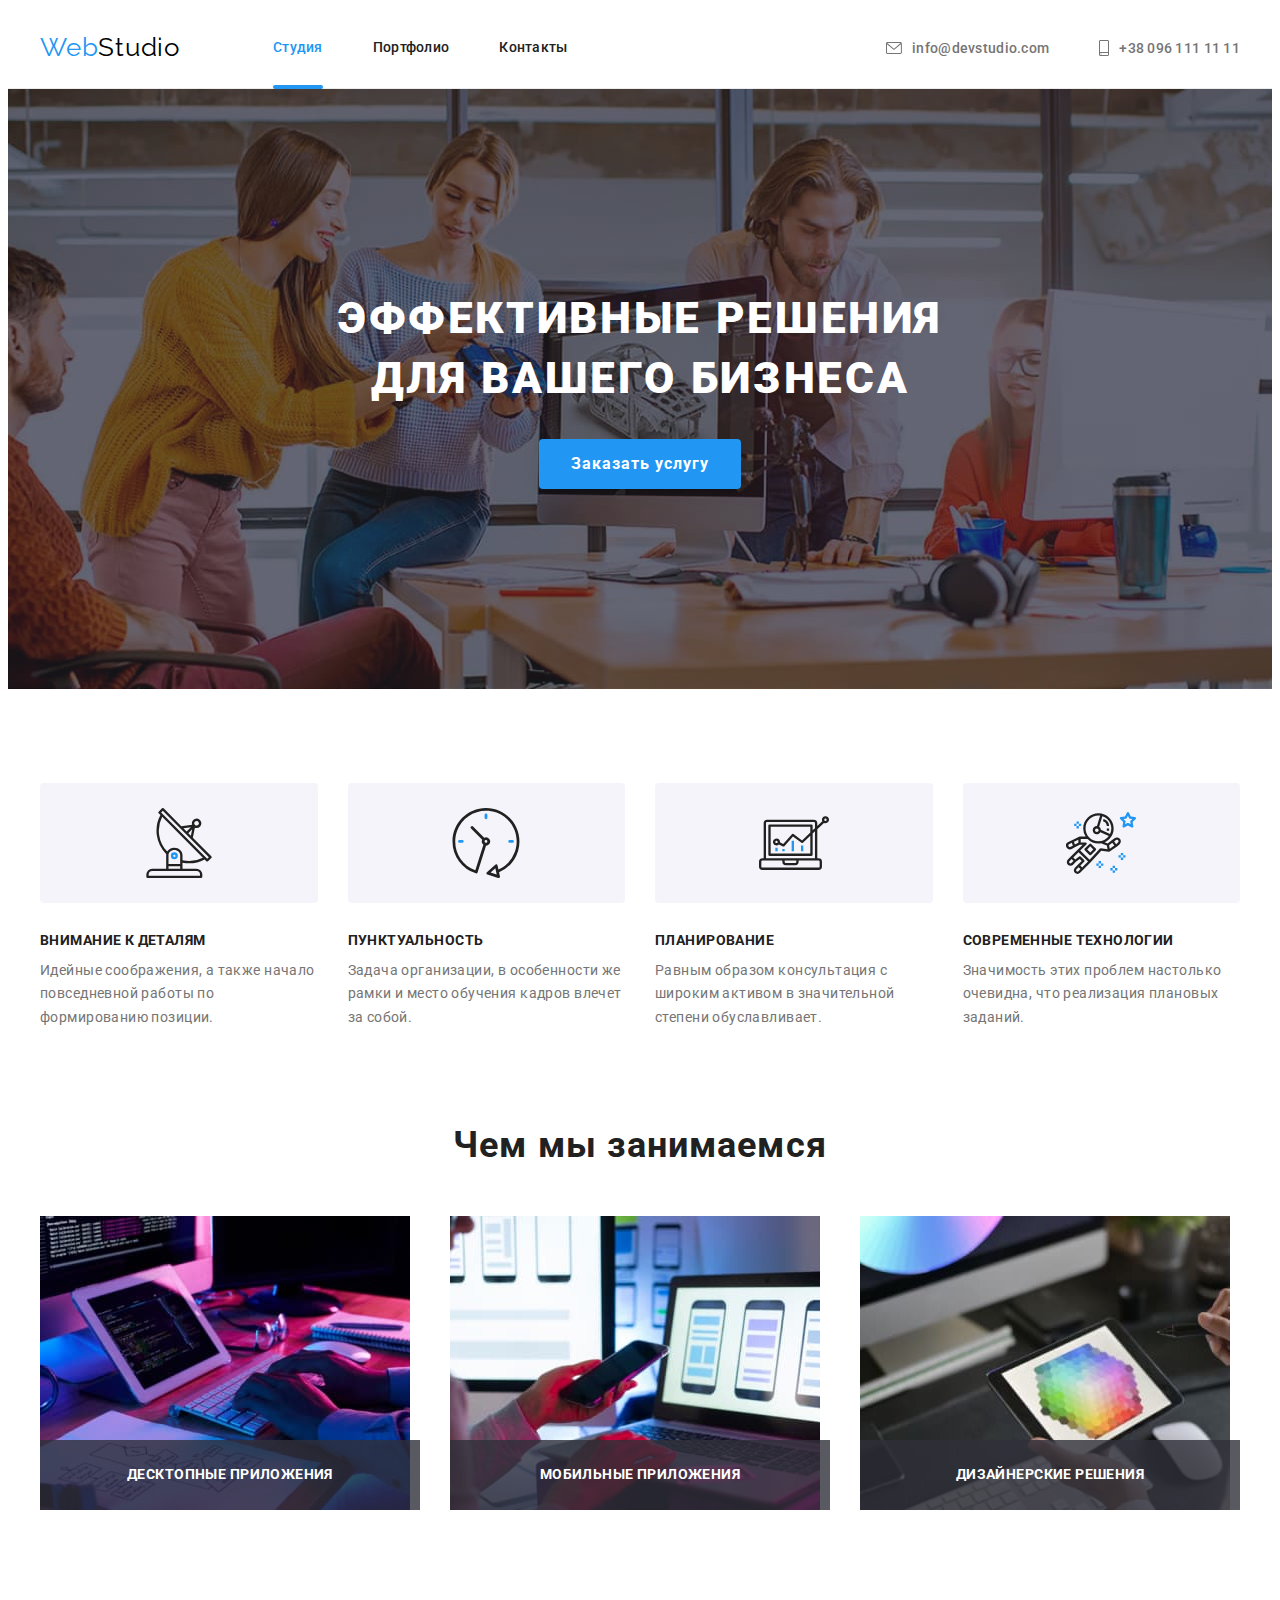
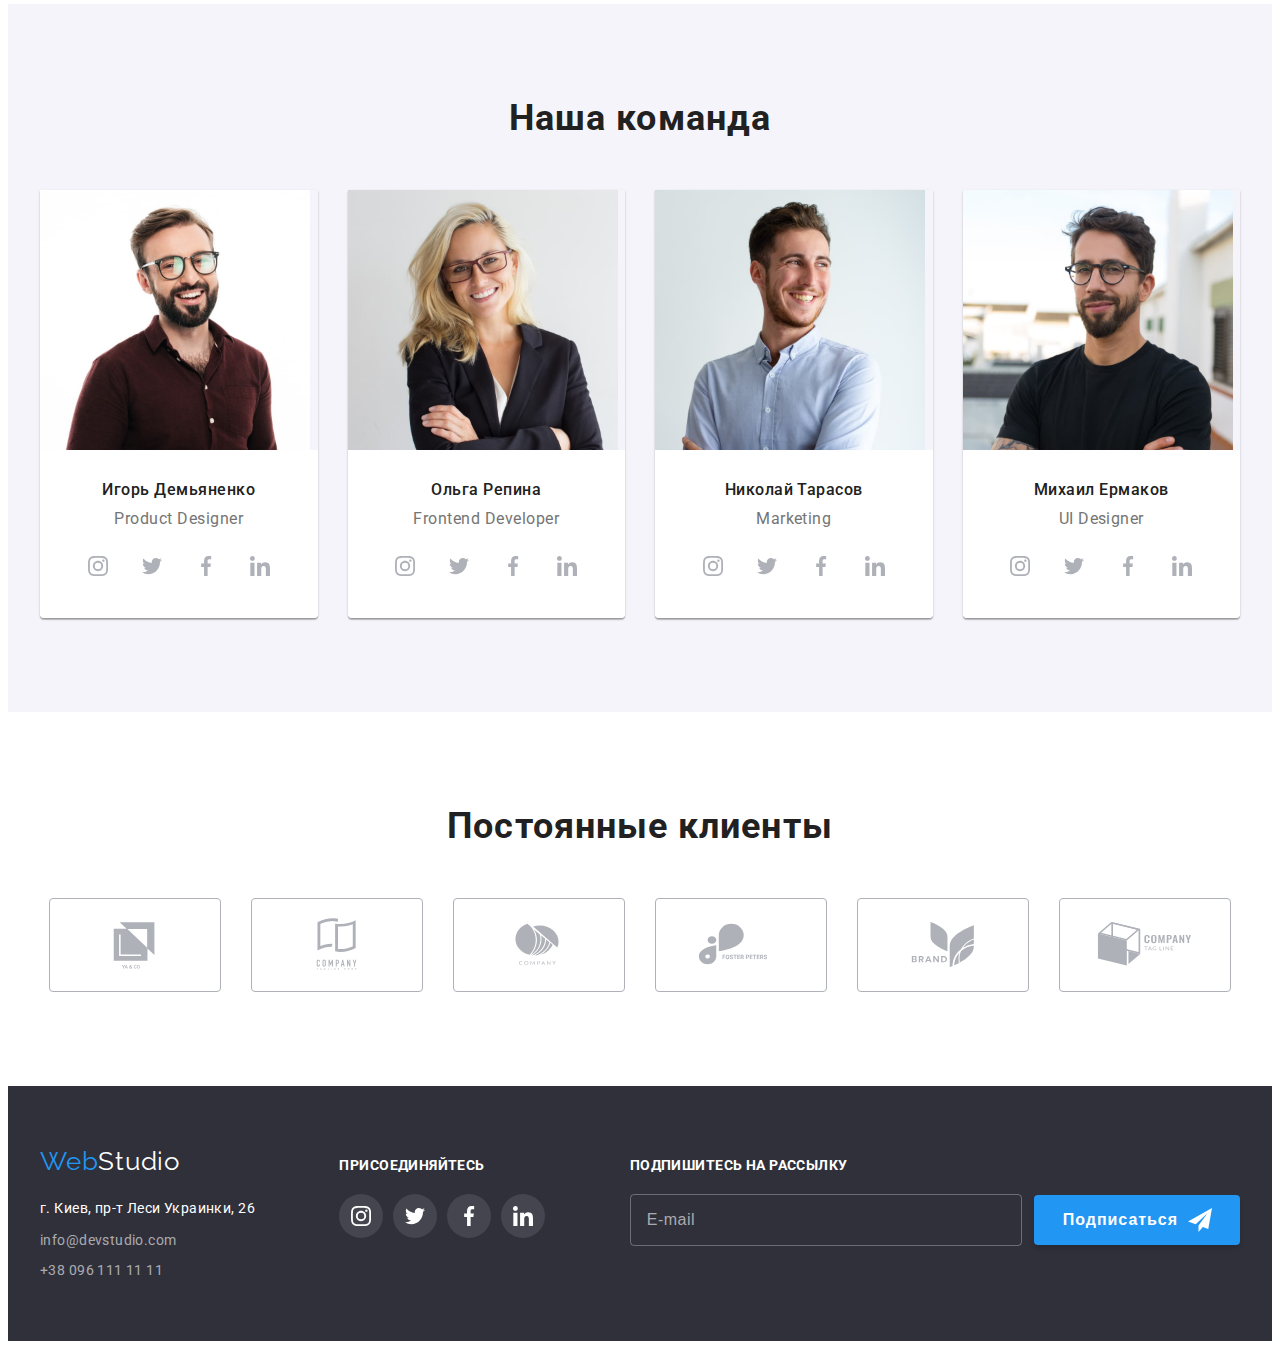
==== commit 780f949b: "add modal stile" ====
--- a/index.html
+++ b/index.html
@@ -542,7 +542,7 @@
         </div>
         <div class="footer-send-form">
           <p class="footer-form-title">Подпишитесь на рассылку</p>
-          <form name="footer-form" autocomplete="on">
+          <form class="footer-form" name="footer-form" autocomplete="on">
             <input
               class="footer-input"
               type="email"
@@ -570,6 +570,58 @@
             <use href="./images/icons.svg#icon-close"></use>
           </svg>
         </button>
+
+        <p class="modal-title">Оставьте свои данные, мы вам перезвоним</p>
+        <form class="modal-form" autocomplete="off">
+          <label class="form-field">
+            <span class="form-label">Имя</span>
+            <input class="form-input" type="text" name="name" placeholder=" " />
+            <svg class="form-icon" width="18" height="18">
+              <use href="./images/icons.svg#icon-modal-man"></use>
+            </svg>
+          </label>
+
+          <label class="form-field">
+            <span class="form-label">Телефон</span>
+            <input class="form-input" type="tel" name="tel" />
+            <svg class="form-icon" width="18" height="18">
+              <use href="./images/icons.svg#icon-modal-phone"></use>
+            </svg>
+          </label>
+
+          <label class="form-field">
+            <span class="form-label">Почта</span>
+            <input class="form-input" type="email" name="email" placeholder=" " />
+            <svg class="form-icon" width="18" height="18">
+              <use href="./images/icons.svg#icon-modal-email"></use>
+            </svg>
+          </label>
+
+          <label class="form-field">
+            <span class="form-textarea-label">Комментарий</span>
+            <textarea class="form-textarea" name="textarea" placeholder="Введите текст"></textarea>
+          </label>
+
+          <div class="form-field-checkbox">
+            <input
+              class="checkbox-text visually-hidden"
+              type="checkbox"
+              name="checkbox"
+              id="checkbox"
+            />
+            <label for="checkbox" class="checkbox-label">
+              <span class="checkbox-svg">
+                <svg class="checkbox-icon" width="16" height="15">
+                  <use href="./images/icons.svg#icon-check"></use>
+                </svg>
+              </span>
+              Соглашаюсь с рассылкой и принимаю
+              <a href="#" class="checkbox-link link" target="_blank">Условия договора</a></label
+            >
+          </div>
+
+          <button class="modal-btn" type="submit">Отправить</button>
+        </form>
       </div>
     </div>
 
--- a/css/styles.css
+++ b/css/styles.css
@@ -834,8 +834,9 @@
   top: 50%;
   left: 50%;
 
-  min-width: 528px;
+  width: 528px;
   min-height: 581px;
+  padding: 40px;
   border-radius: 4px;
 
   background-color: var(--basic-background-color);
@@ -862,10 +863,185 @@
   background-color: var(--basic-background-color);
   border: 1px solid rgba(0, 0, 0, 0.1);
 
-  transition: box-shadow var(--transition-duration) var(--timing-function);
+  transition: color var(--transition-duration) var(--timing-function),
+    box-shadow var(--transition-duration) var(--timing-function);
 }
 
 .modal-btn-close:hover {
   box-shadow: 0px 1px 3px rgba(0, 0, 0, 0.12), 0px 1px 1px rgba(0, 0, 0, 0.14),
     0px 2px 1px rgba(0, 0, 0, 0.2);
-}
+  color: var(--accent-color);
+}
+
+.btn-icon-close {
+  fill: currentColor;
+}
+
+.modal-title {
+  margin-bottom: 12px;
+
+  font-weight: 700;
+  font-size: 20px;
+  line-height: 1.15;
+  text-align: center;
+  letter-spacing: 0.03em;
+
+  color: var(--header-text-color);
+}
+
+.modal-form {
+}
+
+.form-field {
+  position: relative;
+  display: block;
+}
+
+.form-label,
+.form-textarea-label {
+  margin-bottom: 4px;
+
+  font-size: 12px;
+  line-height: 1.17;
+  letter-spacing: 0.01em;
+
+  color: var(--primary-text-color);
+}
+
+.form-input {
+  display: block;
+  width: 448px;
+  min-height: 40px;
+  padding: 12px 12px 12px 42px;
+  margin-bottom: 10px;
+
+  outline: none;
+  border: 1px solid rgba(33, 33, 33, 0.2);
+  border-radius: 4px;
+
+  transition: border-color var(--transition-duration) var(--timing-function);
+}
+
+.form-field:focus-within > .form-input {
+  border-color: var(--accent-color);
+}
+
+.form-icon {
+  position: absolute;
+  top: 50%;
+  left: 12px;
+
+  color: var(--header-text-color);
+  fill: currentColor;
+  outline: none;
+
+  transition: color var(--transition-duration) var(--timing-function);
+}
+
+.form-field:focus-within > .form-icon {
+  color: var(--accent-color);
+}
+
+.form-textarea {
+  width: 448px;
+  height: 120px;
+  padding: 12px 16px;
+  margin-bottom: 20px;
+  resize: none;
+
+  outline: none;
+  border: 1px solid rgba(33, 33, 33, 0.2);
+  border-radius: 4px;
+
+  transition: border-color var(--transition-duration) var(--timing-function);
+}
+
+.form-textarea:placeholder-shown {
+  font-size: 14px;
+  line-height: 1.14;
+  letter-spacing: 0.01em;
+
+  color: rgba(117, 117, 117, 0.5);
+}
+
+.form-textarea:focus {
+  border-color: var(--accent-color);
+}
+
+.checkbox-label {
+  display: flex;
+  align-items: center;
+  justify-content: center;
+  margin-bottom: 30px;
+
+  font-size: 14px;
+  line-height: 1.71;
+  letter-spacing: 0.03em;
+
+  color: var(--primary-text-color);
+}
+
+.checkbox-link {
+  text-decoration-line: underline;
+
+  color: var(--accent-color);
+}
+
+.checkbox-svg {
+  display: block;
+  width: 16px;
+  height: 15px;
+
+  border: 2px solid var(--logo-text-color);
+  border-radius: 2px;
+  margin-right: 7px;
+  display: flex;
+  align-items: center;
+  justify-content: center;
+}
+
+.checkbox-icon {
+  fill: transparent;
+}
+
+.checkbox-text:checked + .checkbox-svg,
+.checkbox-text:checked + .checkbox-icon {
+  border: none;
+  background-color: var(--accent-color);
+  fill: var(--second-text-color);
+}
+/* 
+.checkbox-text:checked + .checkbox-icon {
+  fill: var(--second-text-color);
+} */
+
+.checkbox-label-link {
+  text-decoration-line: underline;
+
+  color: var(--accent-color);
+}
+
+.modal-btn {
+  display: flex;
+  padding: 10px 55px 10px 56px;
+  margin: 0 auto;
+
+  font-weight: 700;
+  font-size: 16px;
+  line-height: 1.87;
+  letter-spacing: 0.06em;
+
+  outline: none;
+  border: none;
+  color: var(--second-text-color);
+  background-color: var(--accent-color);
+  box-shadow: 0px 4px 4px rgba(0, 0, 0, 0.15);
+  border-radius: 4px;
+
+  transition: background-color var(--transition-duration) var(--timing-function);
+}
+
+.modal-btn:hover,
+.modal-btn:focus {
+  background-color: var(--accent-highlights-color);
+}
